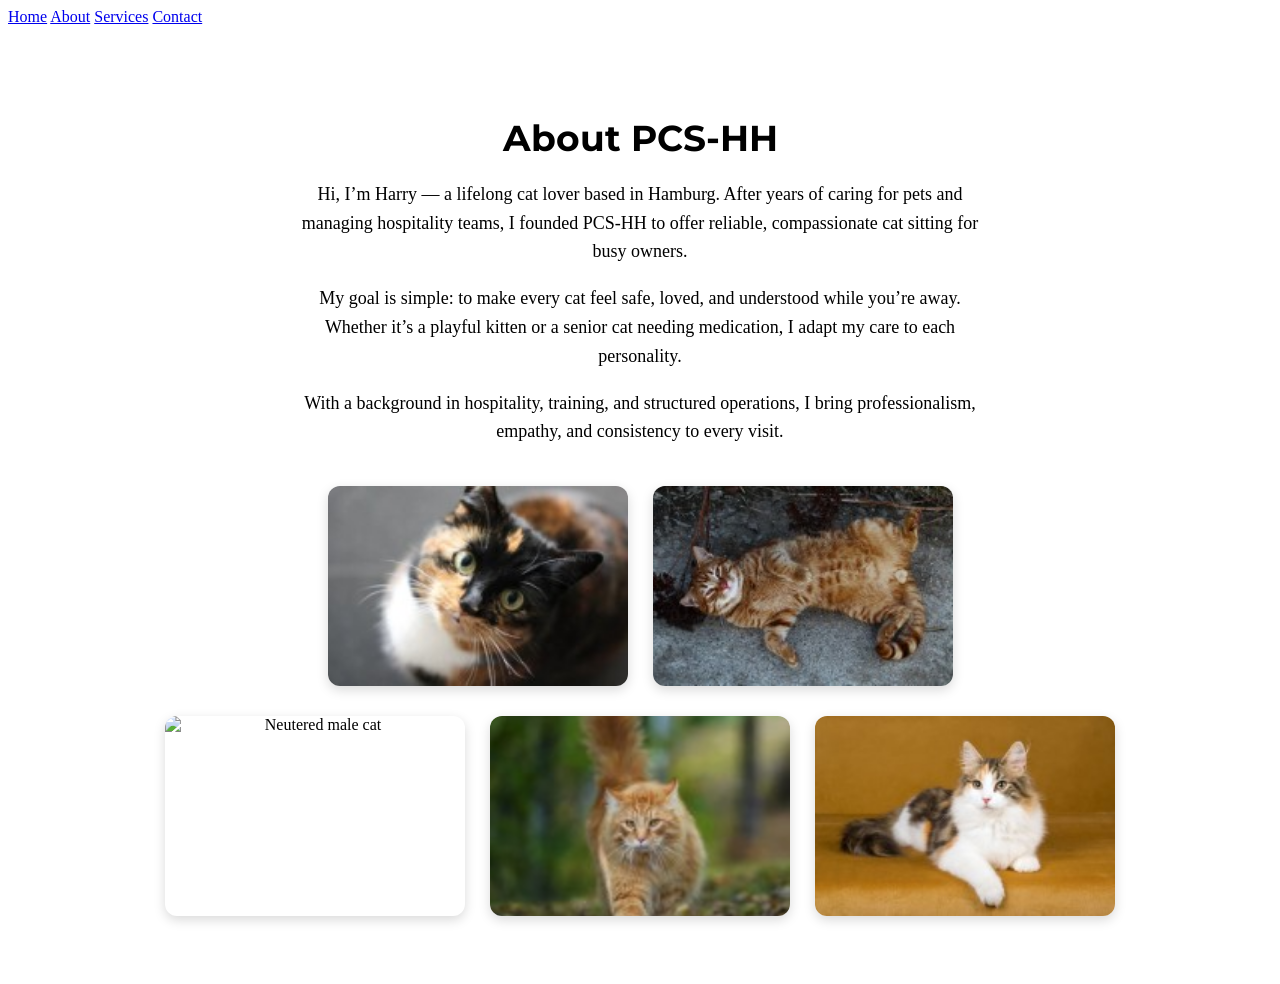
==== about.html @ 98d6de48 "Text adjustment" ====
<!DOCTYPE html>
<html lang="en">
<head>
  <meta charset="UTF-8">
  <title>About – PCS-HH</title>
  <link href="https://fonts.googleapis.com/css2?family=Montserrat:wght@600&family=Lato&display=swap" rel="stylesheet">
  <link rel="stylesheet" href="style.css">
</head>

<body>
<header>
  <nav>
    <a href="index.html">Home</a>
    <a href="about.html">About</a>
    <a href="services.html">Services</a>
    <a href="contact.html">Contact</a>
  </nav>
</header>

<section class="about-section">
  <div class="about-text">
    <h1>About PCS‑HH</h1>
    <p>Hi, I’m Harry — a lifelong cat lover based in Hamburg. After years of caring for pets and managing hospitality teams, I founded PCS‑HH to offer reliable, compassionate cat sitting for busy owners.</p>
    <p>My goal is simple: to make every cat feel safe, loved, and understood while you’re away. Whether it’s a playful kitten or a senior cat needing medication, I adapt my care to each personality.</p>
    <p>With a background in hospitality, training, and structured operations, I bring professionalism, empathy, and consistency to every visit.</p>
  </div>

  <div class="about-gallery">
    <div class="row top-row">
      <img src="images/cali_cat_female.jpg" alt="Calico cat">
      <img src="images/male_cat_lying_down.jpg" alt="Male cat lying down">
    </div>
    <div class="row bottom-row">
      <img src="images/male_cat-neuter.jpg" alt="Neutered male cat">
      <img src="images/o-cat-walking.jpg" alt="Orange cat walking">
      <img src="images/queen_cat_sitting.jpg" alt="Queen cat sitting">
    </div>
  </div>
</section>



</body>
</html>
---- style.css ----
#callbackForm {
  display: flex;
  flex-direction: column;
  gap: 12px;
  max-width: 400px;
}
#callbackForm input {
  padding: 10px;
  border-radius: 6px;
  border: 1px solid #ccc;
}

.btn {
  font-family: 'Montserrat', sans-serif;
  font-size: 1rem;          /* same size for all */
  font-weight: 600;         /* consistent thickness */
  background-color: #8A6E5A;
  color: #fff;
  padding: 12px 24px;
  border: none;
  border-radius: 8px;
  cursor: pointer;
  box-shadow: 2px 2px 5px rgba(0,0,0,0.2);
  transition: background 0.3s ease;
  line-height: 1.2;
}
.btn:hover {
  background-color: #6f5647;
}
#scheduleSection, #callbackSection #visitSection {
  margin-top: 20px;
  padding: 20px;
  background: #fff;
  border-radius: 8px;
  box-shadow: 0 2px 10px rgba(0,0,0,0.1);
}
input {
  margin: 8px;
  padding: 10px;
  border-radius: 6px;
  border: 1px solid #ccc;
}

.about-container {
  display: flex;
  align-items: flex-start;
  justify-content: space-between;
  gap: 40px;
  padding: 60px 40px;
}

.about-text {
  flex: 1;
  max-width: 600px;
}

.about-text h1 {
  font-family: Montserrat, sans-serif;
  font-size: 36px;
  margin-bottom: 20px;
}

.about-text p {
  font-size: 18px;
  line-height: 1.6;
  margin-bottom: 20px;
}

.about-photo img {
  width: 380px;
  height: auto;
  border-radius: 12px;
  box-shadow: 0 4px 12px rgba(0,0,0,0.15);
}

.about-gallery {
  display: flex;
  flex-wrap: wrap;
  gap: 20px;
  justify-content: center;
  margin-top: 40px;
}

.about-gallery img {
  width: 220px;
  height: auto;
  border-radius: 10px;
  box-shadow: 0 4px 10px rgba(0,0,0,0.15);
  transition: transform 0.3s ease;
}

.about-gallery img:hover {
  transform: scale(1.05);
}

.about-section {
  text-align: center;
  padding: 60px 40px;
}

.about-text {
  max-width: 700px;
  margin: 0 auto 40px;
}

.about-text h1 {
  font-family: Montserrat, sans-serif;
  font-size: 36px;
  margin-bottom: 20px;
}

.about-text p {
  font-size: 18px;
  line-height: 1.6;
  margin-bottom: 15px;
}

.about-gallery {
  display: flex;
  flex-direction: column;
  align-items: center;
  gap: 30px;
}

.about-gallery .row {
  display: flex;
  justify-content: center;
  gap: 25px;
  flex-wrap: wrap;
}

.about-gallery img {
  width: 300px;
  height: 200px;
  object-fit: cover;
  border-radius: 12px;
  box-shadow: 0 4px 12px rgba(0,0,0,0.15);
  transition: transform 0.3s ease;
}

.about-gallery img:hover {
  transform: scale(1.05);
}
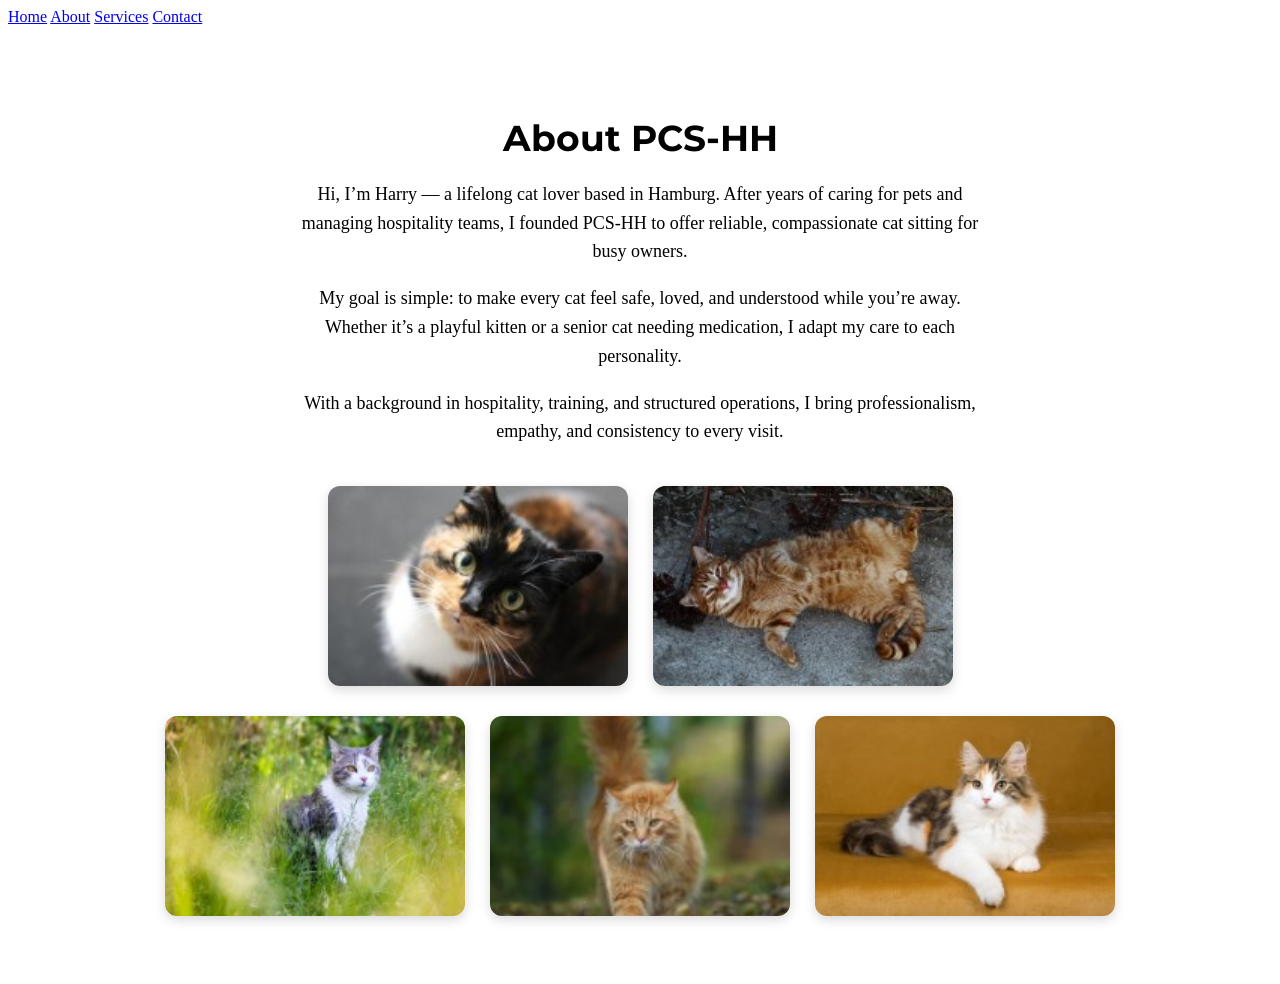
==== commit e0d45d63: "photo adjusted" ====
--- a/about.html
+++ b/about.html
@@ -31,7 +31,7 @@
       <img src="images/male_cat_lying_down.jpg" alt="Male cat lying down">
     </div>
     <div class="row bottom-row">
-      <img src="images/male_cat-neuter.jpg" alt="Neutered male cat">
+      <img src="images/male-cat-neuter.jpg" alt="Neutered male cat">
       <img src="images/o-cat-walking.jpg" alt="Orange cat walking">
       <img src="images/queen_cat_sitting.jpg" alt="Queen cat sitting">
     </div>
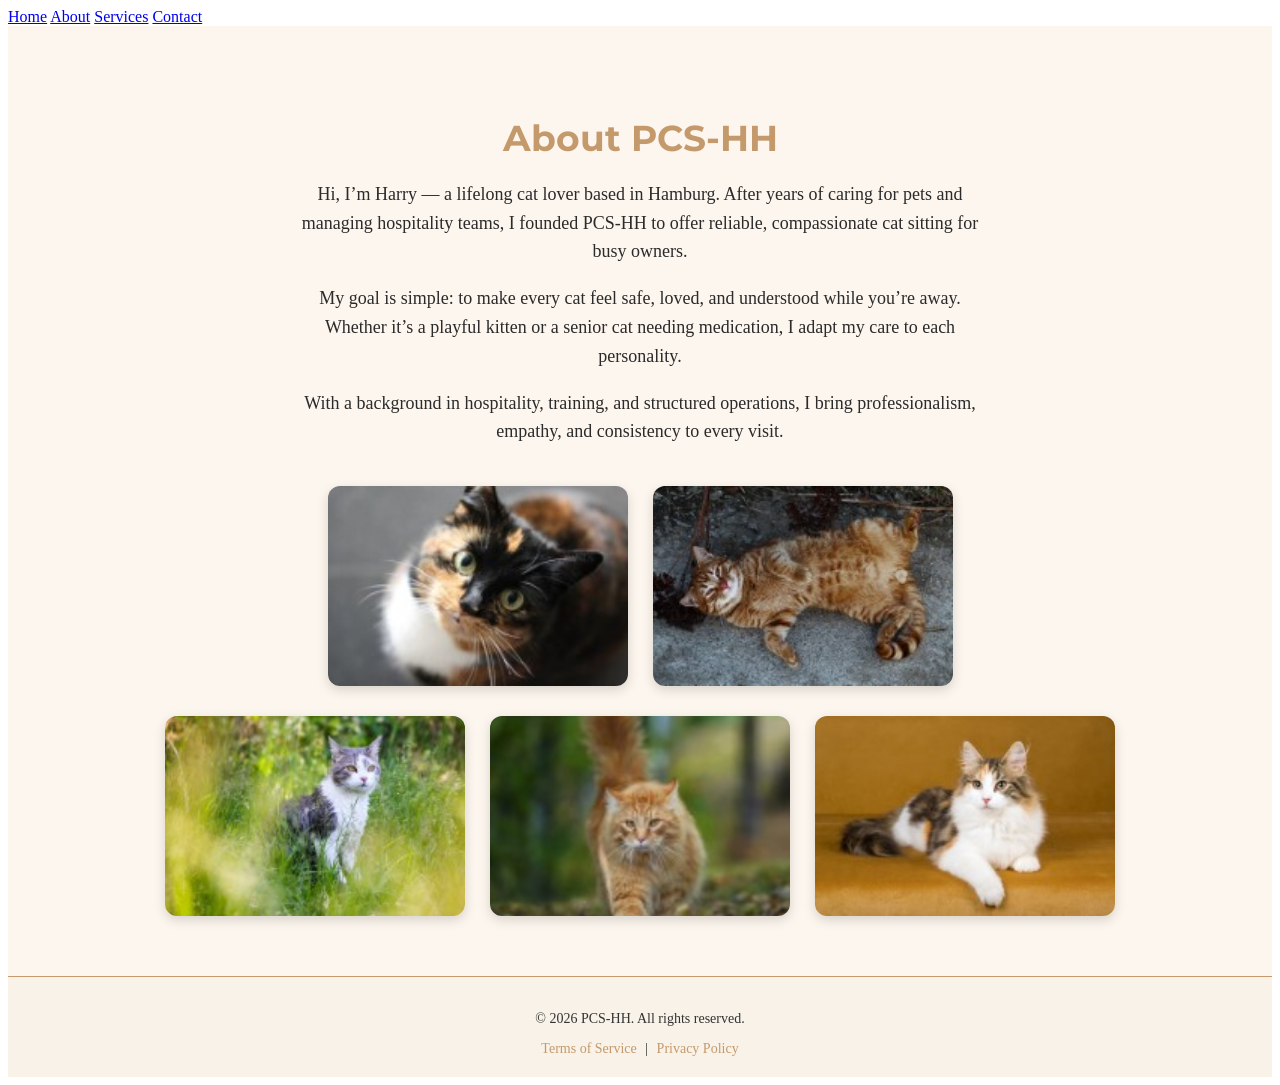
==== commit 5477a926: "appended all pages with added items" ====
--- a/about.html
+++ b/about.html
@@ -39,6 +39,11 @@
 </section>
 
 
+<footer class="site-footer">
+  <p>© 2026 PCS‑HH. All rights reserved.</p>
+  <a href="terms.html">Terms of Service</a> |
+  <a href="privacy.html">Privacy Policy</a>
+</footer>
 
 </body>
 </html>
--- a/style.css
+++ b/style.css
@@ -142,3 +142,196 @@
 .about-gallery img:hover {
   transform: scale(1.05);
 }
+
+.about-section {
+  background-color: #fdf6ee;
+  color: #2b2b2b;
+  padding: 60px 40px;
+}
+.about-text h1 {
+  color: #c49a6c;
+}
+
+.services-section {
+  background-color: #fdf6ee; /* warm cream tone */
+  padding: 60px 40px;
+  text-align: center;
+}
+
+.services-section h1 {
+  font-family: Montserrat, sans-serif;
+  font-size: 42px;
+  margin-bottom: 40px;
+  color: #2b2b2b;
+}
+
+.service-card {
+  background-color: #fff;
+  border-radius: 12px;
+  box-shadow: 0 4px 12px rgba(0,0,0,0.1);
+  padding: 25px;
+  margin: 20px auto;
+  max-width: 600px;
+  transition: transform 0.3s ease, box-shadow 0.3s ease;
+}
+
+.service-card:hover {
+  transform: translateY(-5px);
+  box-shadow: 0 6px 16px rgba(0,0,0,0.15);
+}
+
+.service-card h3 {
+  font-size: 24px;
+  color: #c49a6c; /* soft brown accent */
+  margin-bottom: 10px;
+}
+
+.service-card p {
+  font-size: 18px;
+  line-height: 1.6;
+  color: #333;
+}
+
+.price {
+  font-weight: bold;
+  color: #2b2b2b;
+  margin-top: 10px;
+}
+
+.services-section {
+  background: linear-gradient(to bottom, #fdf6ee, #f9f2e8);
+}
+
+.privacy-banner {
+  position: fixed;
+  bottom: 0;
+  left: 0;
+  width: 100%;
+  background-color: #fdf6ee;
+  border-top: 2px solid #c49a6c;
+  padding: 20px;
+  text-align: center;
+  box-shadow: 0 -4px 10px rgba(0,0,0,0.1);
+  z-index: 1000;
+}
+
+.privacy-banner h3 {
+  margin-bottom: 10px;
+  font-family: Montserrat, sans-serif;
+  color: #2b2b2b;
+}
+
+.privacy-banner p {
+  font-size: 16px;
+  color: #333;
+  margin-bottom: 15px;
+}
+
+.privacy-buttons button {
+  margin: 0 8px;
+  padding: 8px 16px;
+  border: 1px solid #c49a6c;
+  border-radius: 6px;
+  background-color: #fff;
+  cursor: pointer;
+  transition: background-color 0.3s ease;
+}
+
+.privacy-buttons button:hover {
+  background-color: #f2e3d5;
+}
+
+.privacy-buttons .allow {
+  background-color: #c49a6c;
+  color: #fff;
+}
+
+.site-footer {
+  background-color: #f9f2e8;
+  text-align: center;
+  padding: 20px;
+  font-size: 14px;
+  color: #333;
+  border-top: 1px solid #c49a6c;
+}
+
+.site-footer a {
+  color: #c49a6c;
+  text-decoration: none;
+  margin: 0 5px;
+}
+
+.site-footer a:hover {
+  text-decoration: underline;
+}
+
+.main-header {
+  display: flex;
+  align-items: center;
+  justify-content: space-between;
+  background-color: #fff;
+  padding: 15px 40px;
+  box-shadow: 0 2px 8px rgba(0,0,0,0.1);
+}
+
+.logo {
+  display: flex;
+  align-items: center;
+  gap: 10px;
+}
+
+.logo img {
+  width: 40px;
+  height: 40px;
+}
+
+.logo h1 {
+  font-family: Montserrat, sans-serif;
+  font-size: 24px;
+  color: #2b2b2b;
+}
+
+.main-nav ul {
+  display: flex;
+  gap: 40px;
+  list-style: none;
+  margin: 0;
+  padding: 0;
+}
+
+.main-nav a {
+  text-decoration: none;
+  font-weight: 600;
+  color: #2b2b2b;
+  transition: color 0.3s ease;
+}
+
+.main-nav a:hover {
+  color: #c49a6c;
+}
+
+.auth-buttons {
+  display: flex;
+  align-items: center;
+  gap: 15px;
+}
+
+.login-link {
+  color: #6a4efc;
+  text-decoration: none;
+  font-weight: 500;
+}
+
+.join-btn {
+  background-color: #6a4efc;
+  color: #fff;
+  padding: 8px 18px;
+  border-radius: 6px;
+  font-weight: 600;
+  text-decoration: none;
+  transition: background-color 0.3s ease;
+}
+
+.join-btn:hover {
+  background-color: #5538d0;
+}
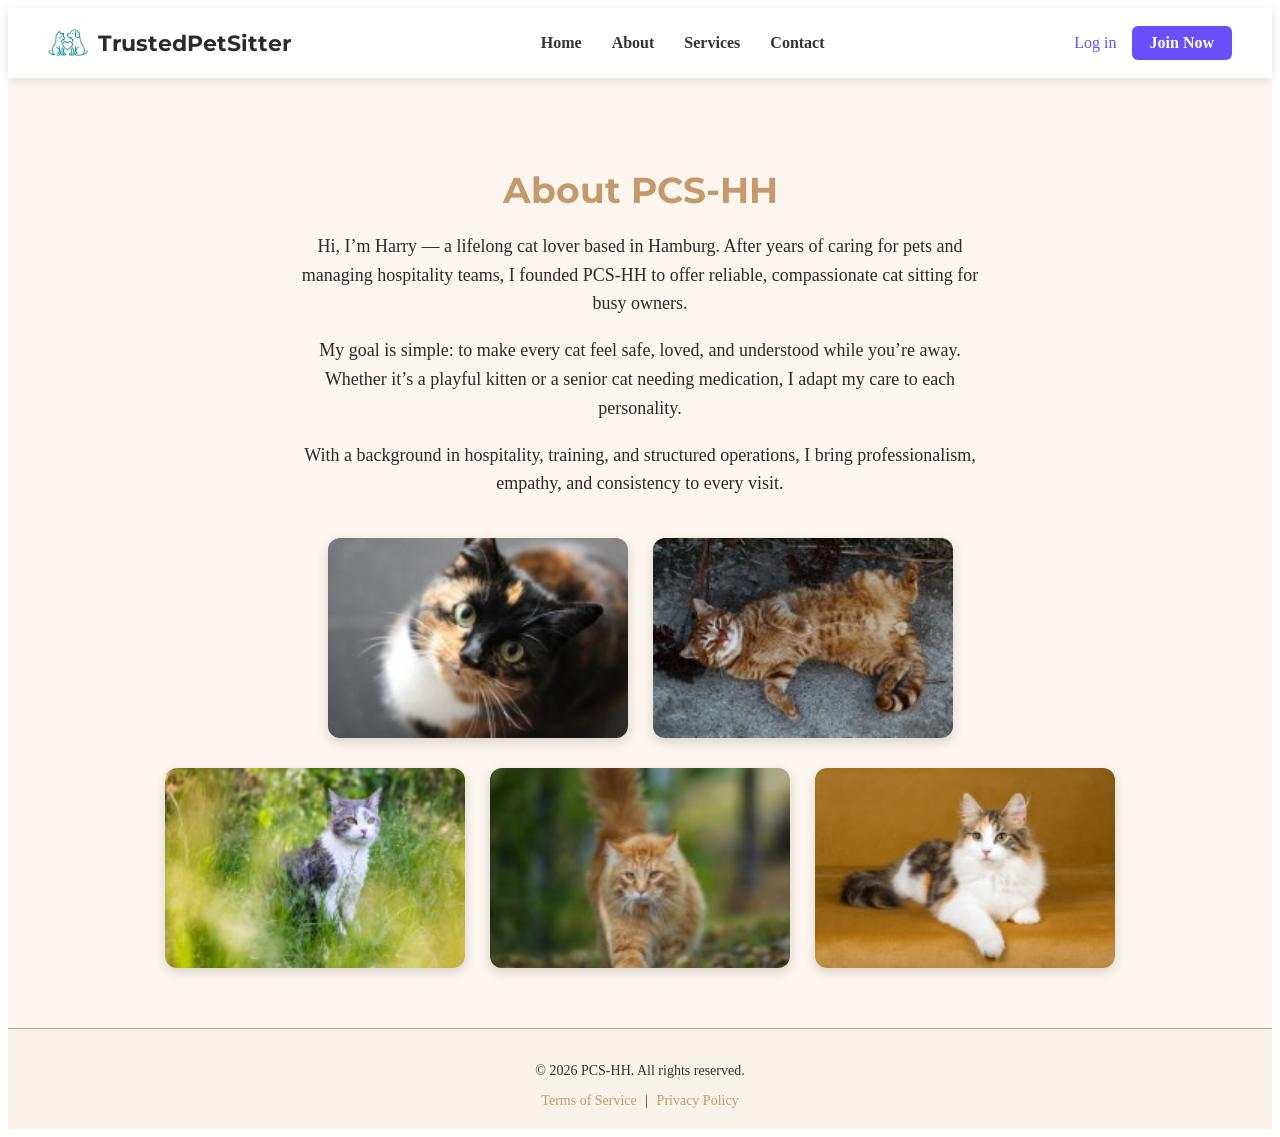
==== commit 10e5ae65: "fixing the about and services pages" ====
--- a/about.html
+++ b/about.html
@@ -5,17 +5,110 @@
   <title>About – PCS-HH</title>
   <link href="https://fonts.googleapis.com/css2?family=Montserrat:wght@600&family=Lato&display=swap" rel="stylesheet">
   <link rel="stylesheet" href="style.css">
+  
+  
+  <style>
+    /* --- Paste this inside the <style> tags of about, services, and contact html --- */
+.main-header {
+  display: flex;
+  align-items: center;
+  justify-content: space-between;
+  background: #fff;
+  padding: 15px 40px;
+  box-shadow: 0 2px 10px rgba(0,0,0,0.1);
+  position: sticky;
+  top: 0;
+  z-index: 1000;
+}
+
+.logo {
+  display: flex;
+  align-items: center;
+  gap: 10px;
+}
+
+.logo img {
+  width: 40px;
+  height: 40px;
+  object-fit: contain;
+}
+
+.logo h1 {
+  font-family: Montserrat, sans-serif;
+  font-size: 22px;
+  color: #2b2b2b;
+  font-weight: 700;
+  margin: 0;
+}
+
+.main-nav ul {
+  display: flex;
+  gap: 30px;
+  list-style: none;
+  margin: 0;
+  padding: 0;
+}
+
+.main-nav a {
+  text-decoration: none;
+  font-weight: 600;
+  color: #333;
+  transition: color 0.3s ease;
+}
+
+.main-nav a:hover {
+  color: #c49a6c;
+}
+
+.auth-buttons {
+  display: flex;
+  align-items: center;
+  gap: 15px;
+}
+
+.login-link {
+  color: #6a4efc;
+  text-decoration: none;
+  font-weight: 500;
+}
+
+.join-btn {
+  background-color: #6a4efc;
+  color: #fff;
+  padding: 8px 18px;
+  border-radius: 6px;
+  font-weight: 600;
+  text-decoration: none;
+}
+
+  </style>
 </head>
 
 <body>
-<header>
-  <nav>
-    <a href="index.html">Home</a>
-    <a href="about.html">About</a>
-    <a href="services.html">Services</a>
-    <a href="contact.html">Contact</a>
+<!-- REPLACE YOUR OLD PLAIN NAVIGATION LINKS WITH THIS COMPLETE BLOCK -->
+<header class="main-header">
+  <div class="logo">
+    <img src="images/Cat_Dog.png" alt="Cat and Dog Icon">
+    <h1>TrustedPetSitter</h1>
+  </div>
+
+  <nav class="main-nav">
+    <ul>
+      <li><a href="index.html">Home</a></li>
+      <li><a href="about.html">About</a></li>
+      <li><a href="services.html">Services</a></li>
+      <li><a href="contact.html">Contact</a></li>
+    </ul>
   </nav>
+
+  <div class="auth-buttons">
+    <a href="login.html" class="login-link">Log in</a>
+    <a href="join.html" class="join-btn">Join Now</a>
+  </div>
 </header>
+
+<!-- KEEP YOUR EXISTING "ABOUT PCS-HH" MAIN SECTION DOWN HERE EXACTLY AS IT IS -->
+
 
 <section class="about-section">
   <div class="about-text">
@@ -38,6 +131,10 @@
   </div>
 </section>
 
+<!-- Replace your old script tag with this precise GitHub Pages path -->
+<script src="https://github.io"></script>
+
+
 
 <footer class="site-footer">
   <p>© 2026 PCS‑HH. All rights reserved.</p>
--- a/style.css
+++ b/style.css
@@ -277,23 +277,24 @@
 .logo {
   display: flex;
   align-items: center;
-  gap: 10px;
+  gap: 8px;
 }
 
 .logo img {
-  width: 40px;
-  height: 40px;
+  width: 40px; /* small icon */
+  height: auto;
 }
 
 .logo h1 {
   font-family: Montserrat, sans-serif;
-  font-size: 24px;
-  color: #2b2b2b;
+  font-size: 22px;
+  color: #2b2b2b;
+  font-weight: 700;
 }
 
 .main-nav ul {
   display: flex;
-  gap: 40px;
+  gap: 30px;
   list-style: none;
   margin: 0;
   padding: 0;
@@ -335,3 +336,130 @@
 .join-btn:hover {
   background-color: #5538d0;
 }
+
+/* Modal Backdrop Positioning */
+.modal-overlay {
+  position: fixed;
+  top: 0;
+  left: 0;
+  width: 100%;
+  height: 100%;
+  background-color: rgba(0, 0, 0, 0.6);
+  z-index: 2000;
+  display: flex;
+  align-items: center;
+  justify-content: center;
+}
+
+/* Dark Green Modal Window Container */
+.modal-content {
+  background-color: #063A32; /* Deep background color matched to your layout screen */
+  color: #ffffff;
+  padding: 40px;
+  border-radius: 12px;
+  width: 90%;
+  max-width: 950px;
+  position: relative;
+  box-shadow: 0 4px 20px rgba(0,0,0,0.3);
+}
+
+.modal-close {
+  position: absolute;
+  top: 15px;
+  right: 20px;
+  background: transparent;
+  border: none;
+  color: #fff;
+  font-size: 28px;
+  cursor: pointer;
+}
+
+.modal-content h2 {
+  font-family: Montserrat, sans-serif;
+  font-size: 32px;
+  margin-top: 0;
+  margin-bottom: 30px;
+}
+
+/* Responsive side by side grids */
+.membership-cards {
+  display: flex;
+  gap: 25px;
+}
+
+/* Light Green Card Blocks */
+.m-card {
+  background-color: #D2EBD4; 
+  color: #2b2b2b;
+  padding: 30px;
+  border-radius: 8px;
+  flex: 1;
+  display: flex;
+  flex-direction: column;
+  justify-content: space-between;
+}
+
+.m-card h3 {
+  font-family: Montserrat, sans-serif;
+  font-size: 22px;
+  margin-top: 0;
+}
+
+.m-card ul {
+  list-style: none;
+  padding: 0;
+  margin: 20px 0;
+}
+
+.m-card li {
+  margin-bottom: 10px;
+  font-weight: 500;
+}
+
+/* Action button inside cards */
+.m-btn {
+  background-color: transparent;
+  border: 1.5px solid #2b2b2b;
+  color: #2b2b2b;
+  padding: 12px;
+  border-radius: 25px;
+  font-weight: 700;
+  cursor: pointer;
+  width: 100%;
+  text-align: left;
+  padding-left: 20px;
+  transition: all 0.2s ease;
+}
+
+.m-btn:hover {
+  background-color: #2b2b2b;
+  color: #fff;
+}
+
+.auth-overlay {
+  position: fixed; top: 0; left: 0; width: 100%; height: 100%;
+  background: rgba(0,0,0,0.5); z-index: 3000; display: flex; align-items: center; justify-content: center;
+}
+.auth-content {
+  background: #fff; padding: 40px; border-radius: 12px; width: 90%; max-width: 480px;
+  position: relative; box-shadow: 0 4px 20px rgba(0,0,0,0.2); font-family: sans-serif;
+}
+.auth-close { position: absolute; top: 15px; right: 20px; background: none; border: none; font-size: 24px; cursor: pointer; color: #333; }
+.social-login { display: flex; flex-direction: column; gap: 12px; margin-top: 20px; }
+.social-btn {
+  display: flex; align-items: center; justify-content: center; gap: 10px;
+  background: #fff; border: 1px solid #ccc; padding: 12px; border-radius: 6px; font-weight: 600; cursor: pointer;
+}
+.social-btn img { width: 18px; height: 18px; }
+.separator { text-align: center; margin: 20px 0; position: relative; }
+.separator::before { content: ""; position: absolute; left: 0; top: 50%; width: 100%; height: 100%; border-top: 1px solid #eee; z-index: 1; }
+.separator span { background: #fff; padding: 0 15px; position: relative; z-index: 2; color: #777; }
+.form-group { display: flex; flex-direction: column; gap: 6px; margin-bottom: 15px; }
+.form-group label { font-weight: 600; color: #063A32; display: flex; justify-content: space-between; }
+.form-group input { padding: 12px; border: 1px solid #ccc; border-radius: 6px; font-size: 16px; }
+.show-pass { color: #6a4efc; cursor: pointer; font-size: 14px; }
+.hint { color: #777; font-size: 12px; }
+.submit-auth-btn { background: #6a4efc; color: #fff; width: 100%; padding: 14px; border: none; border-radius: 6px; font-size: 16px; font-weight: 600; cursor: pointer; margin-top: 10px; }
+.terms-text { font-size: 12px; color: #666; text-align: center; line-height: 1.4; margin-top: 20px; }
+.switch-view { text-align: center; margin-top: 20px; font-weight: 500; }
+.switch-view a { color: #6a4efc; text-decoration: none; font-weight: 600; }
